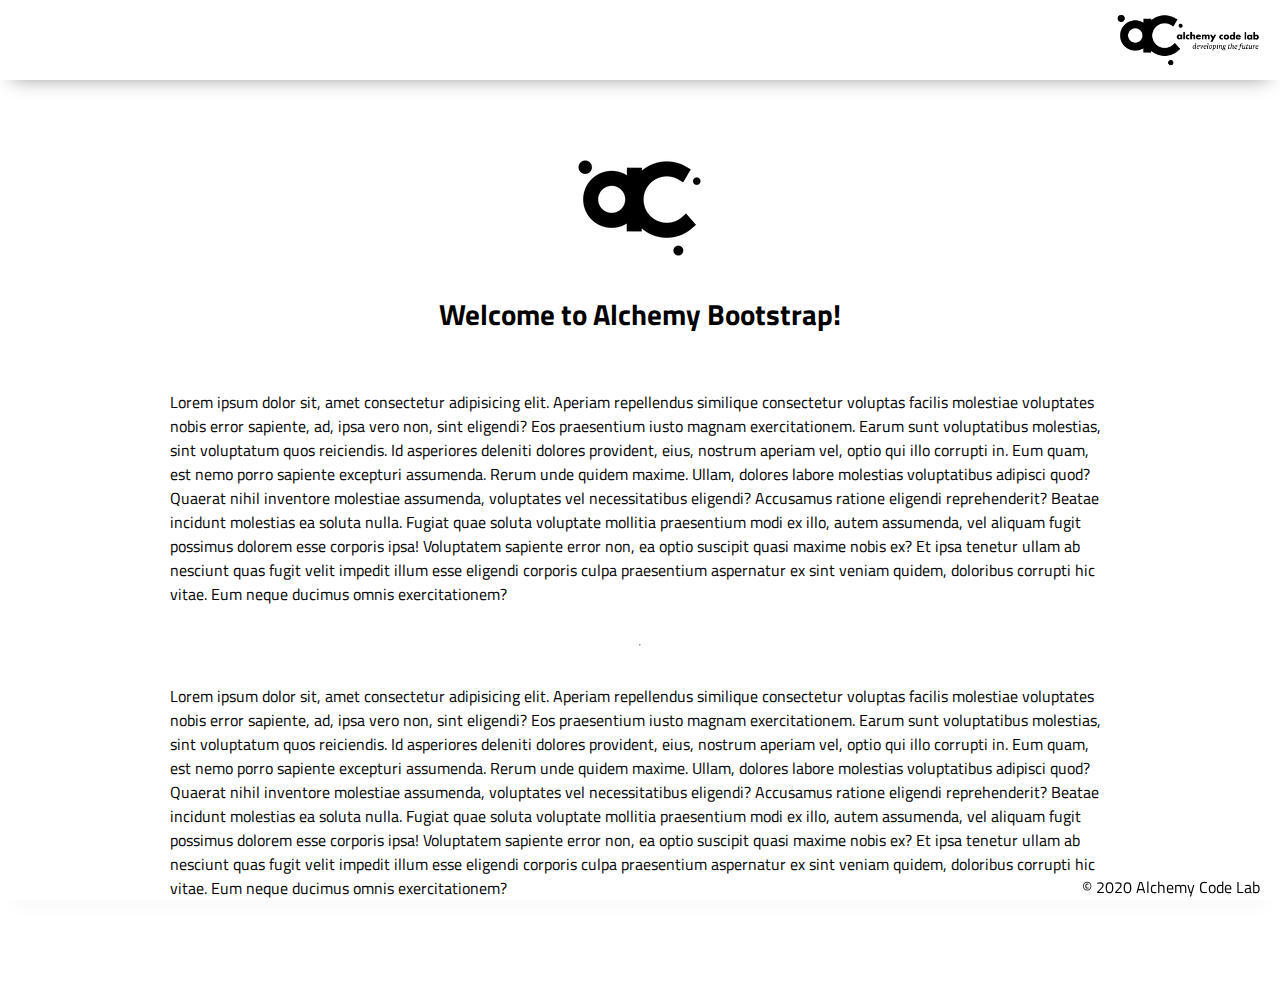
==== index.html @ 6ee9bd8f "Initial commit" ====
<!DOCTYPE html>
<html lang="en">

<head>
    <meta charset="UTF-8">
    <meta name="viewport" content="width=device-width, initial-scale=1.0">
    <meta http-equiv="X-UA-Compatible" content="ie=edge">
    <!-- Fonts -->
    <link href="https://fonts.googleapis.com/css2?family=Titillium+Web:wght@300&display=swap" rel="stylesheet">
    <!-- Stylesheets -->
    <link rel="stylesheet" href="./styles/reset.css">
    <link rel="stylesheet" href="./styles/style.css">
    <link rel="stylesheet" href="./styles/home.css">
    <title>Document</title>
</head>

<body>
    <header>
        <div class="gutter-right logo">
            <img src="assets/big-logo.png" />
        </div>
    </header>
    <main>
        <section class="main-section">
            <img class="main-logo" src="./assets/alchemy-logo.png" />
            <h2>
                Welcome to Alchemy Bootstrap!
            </h2>

            <p>
                Lorem ipsum dolor sit, amet consectetur adipisicing elit. Aperiam repellendus similique consectetur
                voluptas facilis molestiae voluptates nobis error sapiente, ad, ipsa vero non, sint eligendi? Eos
                praesentium iusto magnam exercitationem.
                Earum sunt voluptatibus molestias, sint voluptatum quos reiciendis. Id asperiores deleniti dolores
                provident, eius, nostrum aperiam vel, optio qui illo corrupti in. Eum quam, est nemo porro sapiente
                excepturi assumenda.
                Rerum unde quidem maxime. Ullam, dolores labore molestias voluptatibus adipisci quod? Quaerat nihil
                inventore molestiae assumenda, voluptates vel necessitatibus eligendi? Accusamus ratione eligendi
                reprehenderit? Beatae incidunt molestias ea soluta nulla.
                Fugiat quae soluta voluptate mollitia praesentium modi ex illo, autem assumenda, vel aliquam fugit
                possimus dolorem esse corporis ipsa! Voluptatem sapiente error non, ea optio suscipit quasi maxime nobis
                ex?
                Et ipsa tenetur ullam ab nesciunt quas fugit velit impedit illum esse eligendi corporis culpa
                praesentium aspernatur ex sint veniam quidem, doloribus corrupti hic vitae. Eum neque ducimus omnis
                exercitationem?
            </p>
            <hr />
            <p>
                Lorem ipsum dolor sit, amet consectetur adipisicing elit. Aperiam repellendus similique consectetur
                voluptas facilis molestiae voluptates nobis error sapiente, ad, ipsa vero non, sint eligendi? Eos
                praesentium iusto magnam exercitationem.
                Earum sunt voluptatibus molestias, sint voluptatum quos reiciendis. Id asperiores deleniti dolores
                provident, eius, nostrum aperiam vel, optio qui illo corrupti in. Eum quam, est nemo porro sapiente
                excepturi assumenda.
                Rerum unde quidem maxime. Ullam, dolores labore molestias voluptatibus adipisci quod? Quaerat nihil
                inventore molestiae assumenda, voluptates vel necessitatibus eligendi? Accusamus ratione eligendi
                reprehenderit? Beatae incidunt molestias ea soluta nulla.
                Fugiat quae soluta voluptate mollitia praesentium modi ex illo, autem assumenda, vel aliquam fugit
                possimus dolorem esse corporis ipsa! Voluptatem sapiente error non, ea optio suscipit quasi maxime nobis
                ex?
                Et ipsa tenetur ullam ab nesciunt quas fugit velit impedit illum esse eligendi corporis culpa
                praesentium aspernatur ex sint veniam quidem, doloribus corrupti hic vitae. Eum neque ducimus omnis
                exercitationem?
            </p>

        </section>
    </main>
    <footer>
        <div class="copy gutter-right">&copy; 2020 Alchemy Code Lab</div>
    </footer>

    <script type="module" src="./app.js"></script>
</body>

</html>
---- styles/style.css ----
body {
    /* https://coolors.co/generate and click export -> scss to get the colors to copy and paste below*/
    /* --color1: hsla(349, 69%, 76%, 1);
    --color2: hsla(207, 67%, 44%, 1);
    --color3: hsla(200, 61%, 56%, 1);
    --color4: hsla(187, 41%, 94%, 1);
    --color5: hsla(170, 28%, 95%, 1); */

    /* --color1: hsla(45, 86%, 83%, 1);
    --color2: hsla(135, 65%, 98%, 1);
    --color3: hsla(315, 37%, 86%, 1);
    --color4: hsla(45, 73%, 98%, 1);
    --color5: hsla(224, 40%, 79%, 1); */
    
    --header-height: 80px;
    --shadow: 0px 10px 20px -12px rgba(0,0,0,0.45);
    --gutter: 30px;
    --footer-height: 25px;
    
    font-family: 'Titillium Web', sans-serif;
    background-color: var(--color2);
}

main {
    display: flex;
    flex-direction: column;
    justify-content: center;
    align-items: center;
    margin-bottom: calc(var(--footer-height));
}

section {
    background-color: var(--color5);
    width: 1000px;
    max-width: 80%;
    display: flex;
    flex-direction: column;
    justify-content: center;
    align-items: center;
    padding-top: var(--gutter);
    padding-bottom: var(--gutter);
    margin-top: var(--gutter);
    margin-bottom: var(--gutter);
    border: solid 2px var(--color1);
}

header {
    display: flex;
    justify-content: flex-end;
    background-color: var(--color3);
    height: var(--header-height);
    box-shadow: var(--shadow);
}

footer {
    display: flex;
    justify-content: flex-end;
    background-color: var(--color3);
    box-shadow: var(--shadow);
}


h2 {
    font-size: 1.8rem;
    font-weight: bold;
}

.gutter-right {
    margin-right: 20px;
}

.main-logo {
    animation: pulse 5s infinite ease-in-out;
}

header img {
    height: var(--header-height);
}

p {
    margin: var(--gutter);
}
  
footer {
    position: fixed;
    width: 100%;
    bottom: 0;
    height: var(--footer-height);
    display: flex;
    justify-content: flex-end;
    background-color: var(--color3);
    box-shadow: var(--shadow);
}
  
  @keyframes pulse {
    20% {
      transform: rotate3d(-10, -10, -10, 50deg) scale(1.2);
    }

    40% {
        transform: rotate3d(10, 10, -10, 50deg) scale(1);
    }

    60% {
        transform: rotate3d(-10, 10, 10, 50deg) scale(1.2);
      }

    80% {
        transform: rotate3d(10, 10, 10, 50deg) scale(1);
    }

  }
---- styles/home.css ----
/* add home page styles here */
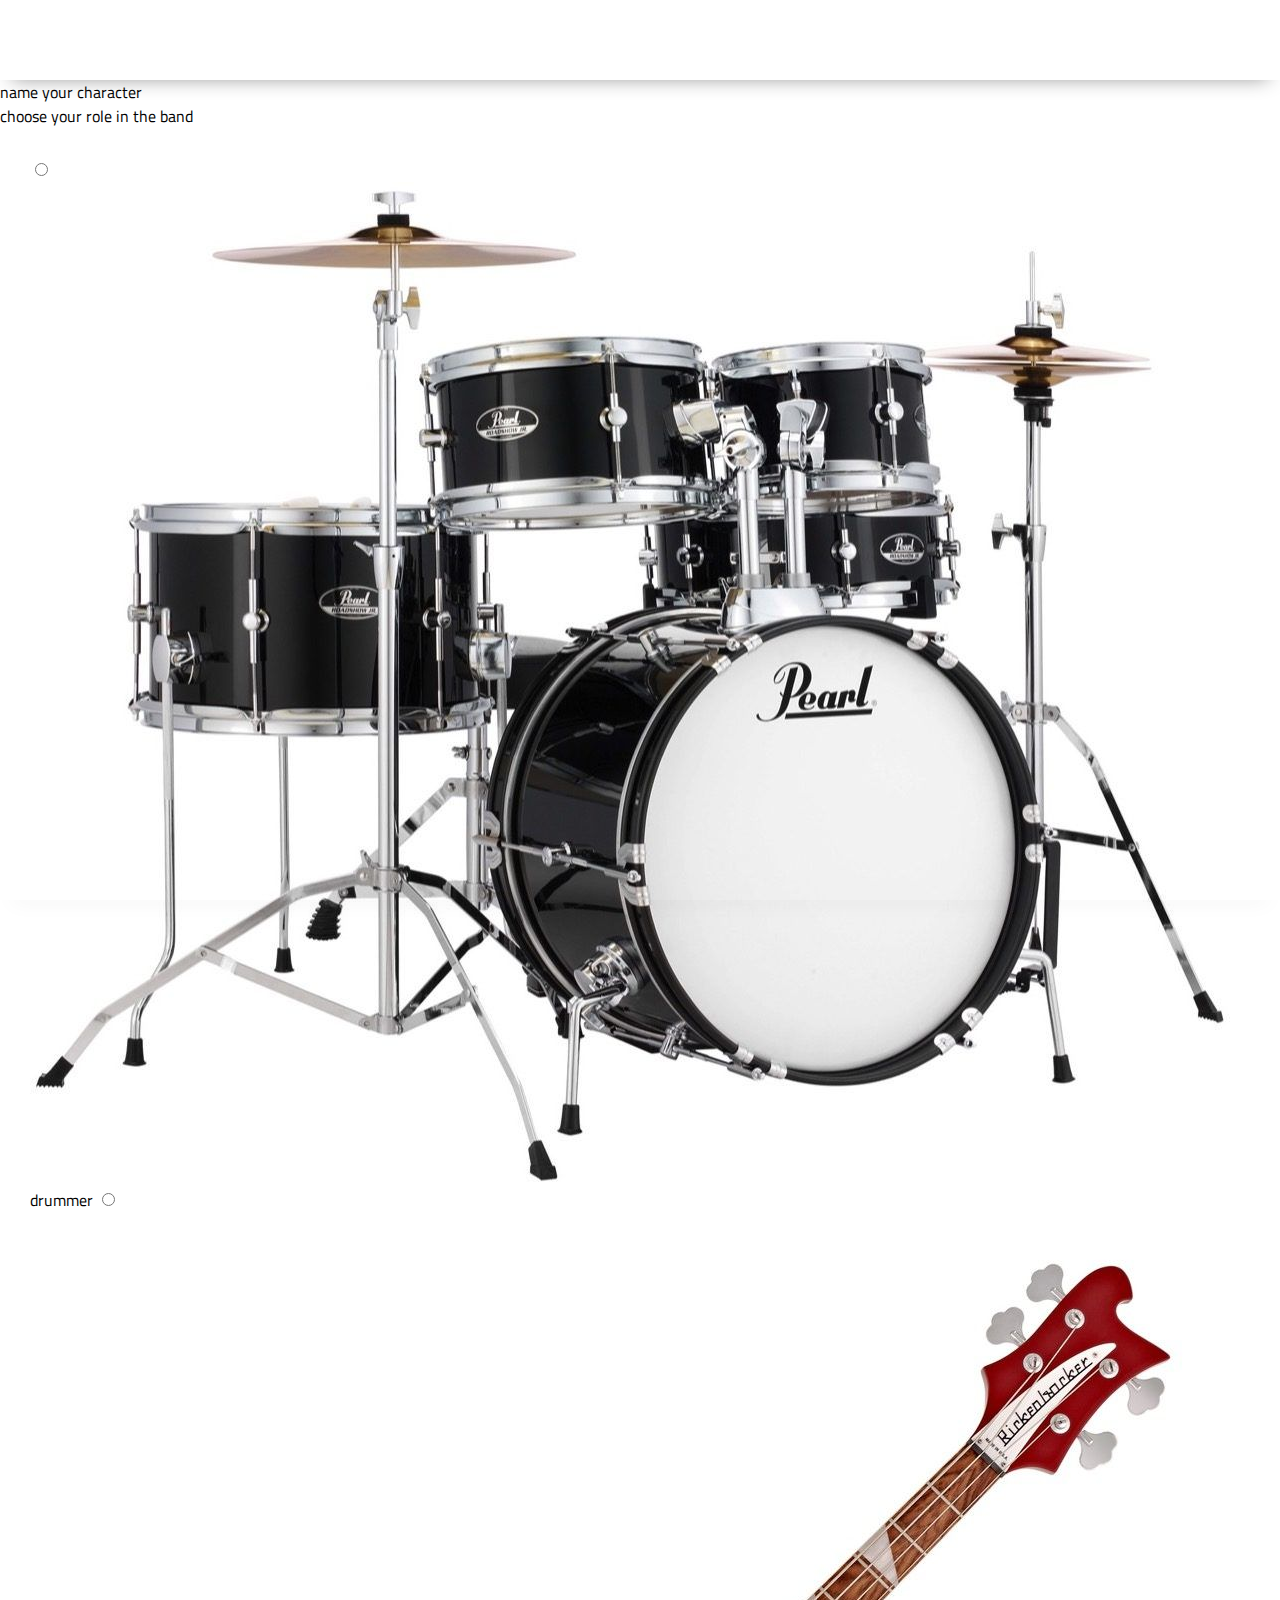
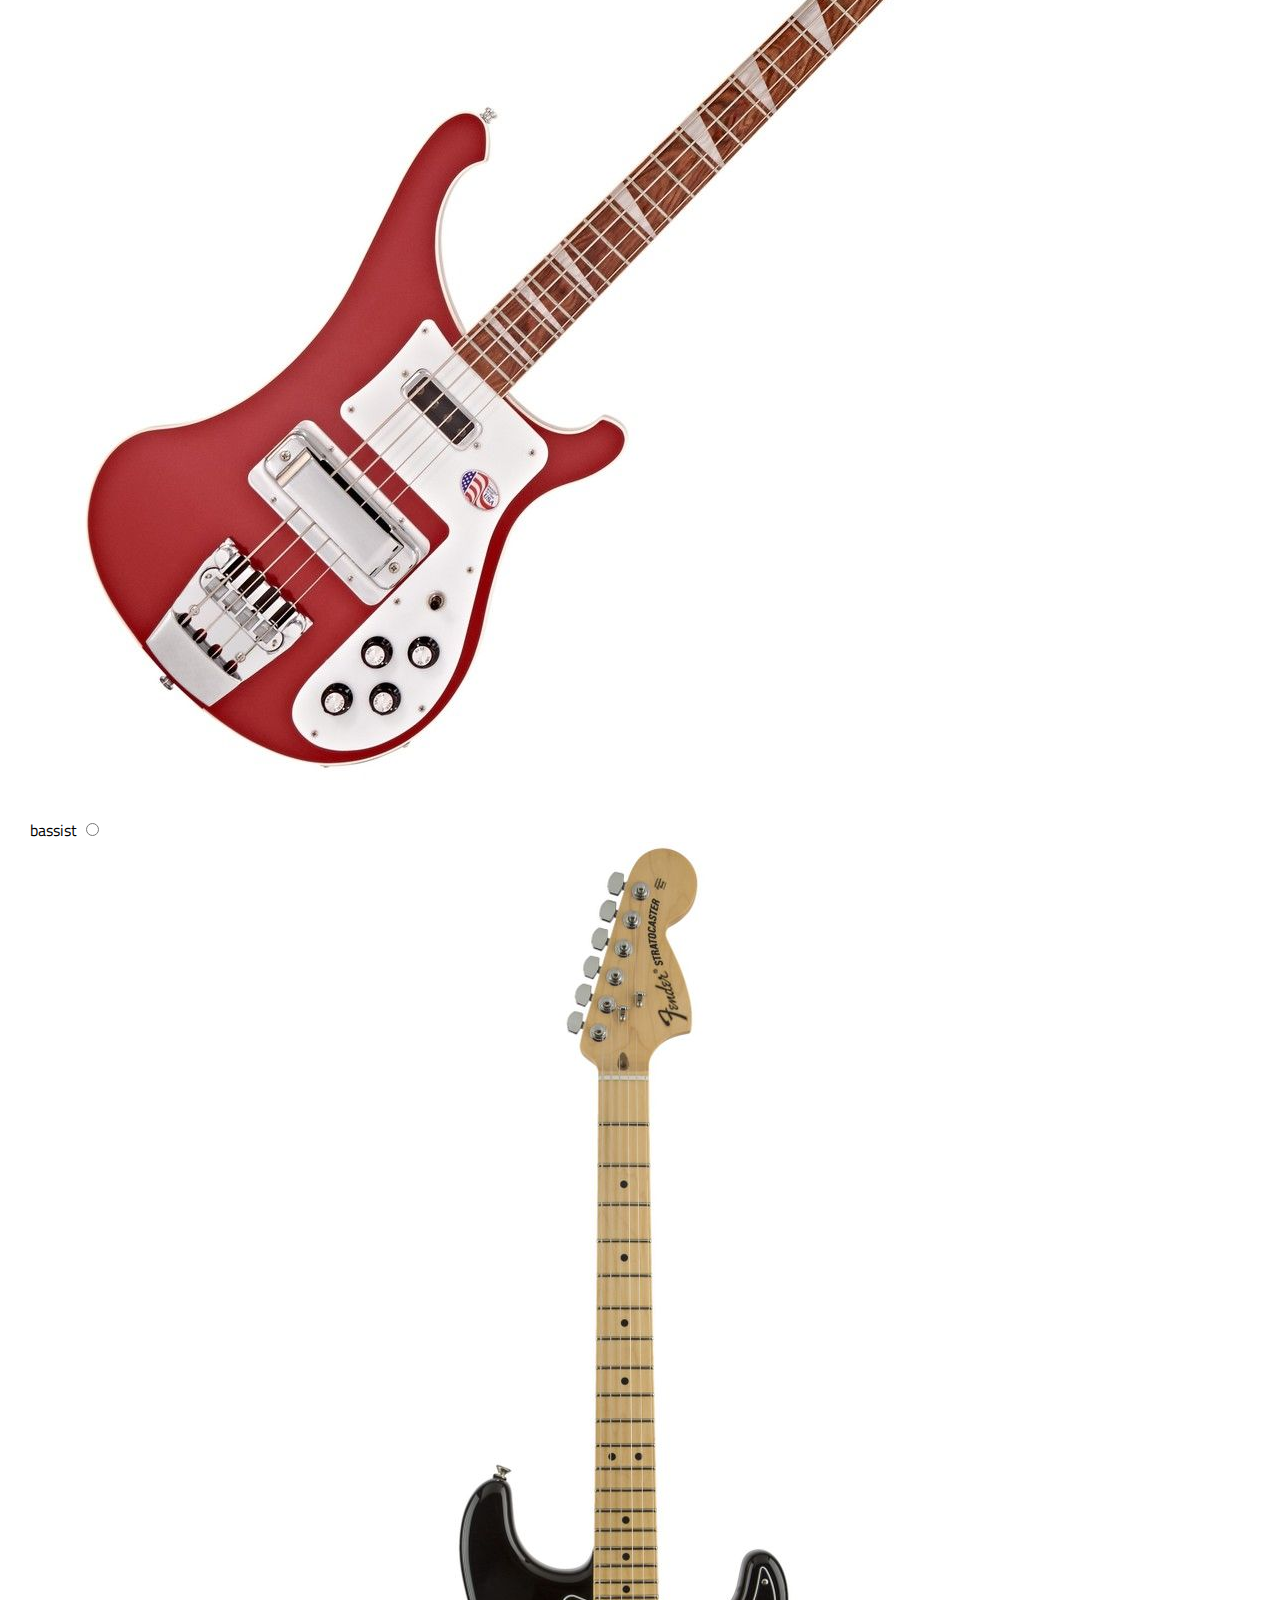
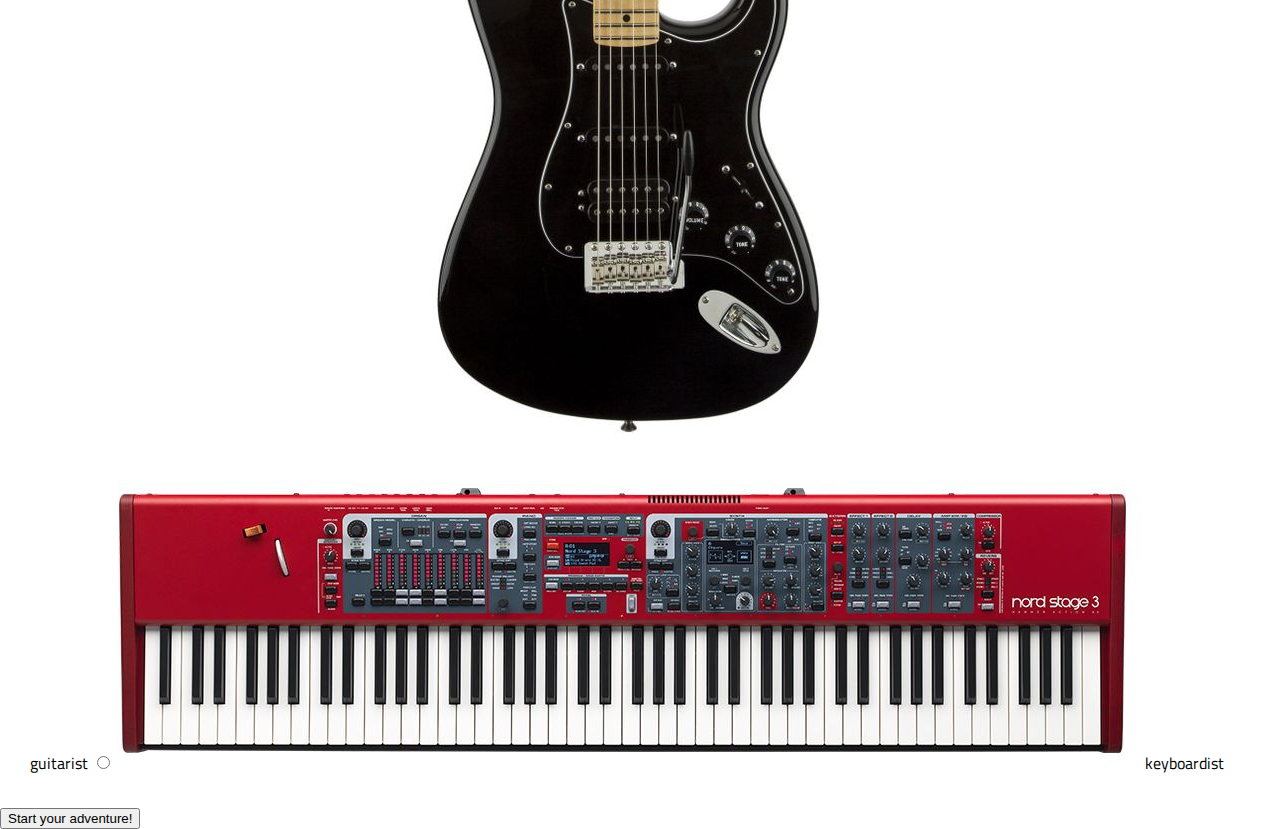
==== commit 5b627500: "added user form to homepage with image radio buttons" ====
--- a/index.html
+++ b/index.html
@@ -11,62 +11,47 @@
     <link rel="stylesheet" href="./styles/reset.css">
     <link rel="stylesheet" href="./styles/style.css">
     <link rel="stylesheet" href="./styles/home.css">
-    <title>Document</title>
+    <title>choose your tour adventure</title>
 </head>
 
 <body>
     <header>
-        <div class="gutter-right logo">
-            <img src="assets/big-logo.png" />
-        </div>
     </header>
+
     <main>
-        <section class="main-section">
-            <img class="main-logo" src="./assets/alchemy-logo.png" />
-            <h2>
-                Welcome to Alchemy Bootstrap!
-            </h2>
+        <form id="user-form">
+            <label for="name">
+                name your character
+            </label>
+            <legend>choose your role in the band</legend>
+            <p id="avatars">
+                <label>
+                    <input type="radio" name="bandmate" value="drummer">
+                    <img src="./assets/drumset.jpeg">
+                    drummer
+                </label>
+                <label>
+                    <input type="radio" name="bandmate" value="bassist">
+                    <img src="./assets/bass.jpeg">
+                    bassist
+                </label>
+                <label>
+                    <input type="radio" name="bandmate" value="guitarist">
+                    <img src="./assets/guitar.jpeg">
+                    guitarist
+                </label>
+                <label>
+                    <input type="radio" name="bandmate" value="keyboardist">
+                    <img src="./assets/keyboard.jpeg">
+                    keyboardist
+                </label>
+            </p>
+            <button>Start your adventure!</button>
+        </form>
 
-            <p>
-                Lorem ipsum dolor sit, amet consectetur adipisicing elit. Aperiam repellendus similique consectetur
-                voluptas facilis molestiae voluptates nobis error sapiente, ad, ipsa vero non, sint eligendi? Eos
-                praesentium iusto magnam exercitationem.
-                Earum sunt voluptatibus molestias, sint voluptatum quos reiciendis. Id asperiores deleniti dolores
-                provident, eius, nostrum aperiam vel, optio qui illo corrupti in. Eum quam, est nemo porro sapiente
-                excepturi assumenda.
-                Rerum unde quidem maxime. Ullam, dolores labore molestias voluptatibus adipisci quod? Quaerat nihil
-                inventore molestiae assumenda, voluptates vel necessitatibus eligendi? Accusamus ratione eligendi
-                reprehenderit? Beatae incidunt molestias ea soluta nulla.
-                Fugiat quae soluta voluptate mollitia praesentium modi ex illo, autem assumenda, vel aliquam fugit
-                possimus dolorem esse corporis ipsa! Voluptatem sapiente error non, ea optio suscipit quasi maxime nobis
-                ex?
-                Et ipsa tenetur ullam ab nesciunt quas fugit velit impedit illum esse eligendi corporis culpa
-                praesentium aspernatur ex sint veniam quidem, doloribus corrupti hic vitae. Eum neque ducimus omnis
-                exercitationem?
-            </p>
-            <hr />
-            <p>
-                Lorem ipsum dolor sit, amet consectetur adipisicing elit. Aperiam repellendus similique consectetur
-                voluptas facilis molestiae voluptates nobis error sapiente, ad, ipsa vero non, sint eligendi? Eos
-                praesentium iusto magnam exercitationem.
-                Earum sunt voluptatibus molestias, sint voluptatum quos reiciendis. Id asperiores deleniti dolores
-                provident, eius, nostrum aperiam vel, optio qui illo corrupti in. Eum quam, est nemo porro sapiente
-                excepturi assumenda.
-                Rerum unde quidem maxime. Ullam, dolores labore molestias voluptatibus adipisci quod? Quaerat nihil
-                inventore molestiae assumenda, voluptates vel necessitatibus eligendi? Accusamus ratione eligendi
-                reprehenderit? Beatae incidunt molestias ea soluta nulla.
-                Fugiat quae soluta voluptate mollitia praesentium modi ex illo, autem assumenda, vel aliquam fugit
-                possimus dolorem esse corporis ipsa! Voluptatem sapiente error non, ea optio suscipit quasi maxime nobis
-                ex?
-                Et ipsa tenetur ullam ab nesciunt quas fugit velit impedit illum esse eligendi corporis culpa
-                praesentium aspernatur ex sint veniam quidem, doloribus corrupti hic vitae. Eum neque ducimus omnis
-                exercitationem?
-            </p>
+    </main>
 
-        </section>
-    </main>
     <footer>
-        <div class="copy gutter-right">&copy; 2020 Alchemy Code Lab</div>
     </footer>
 
     <script type="module" src="./app.js"></script>
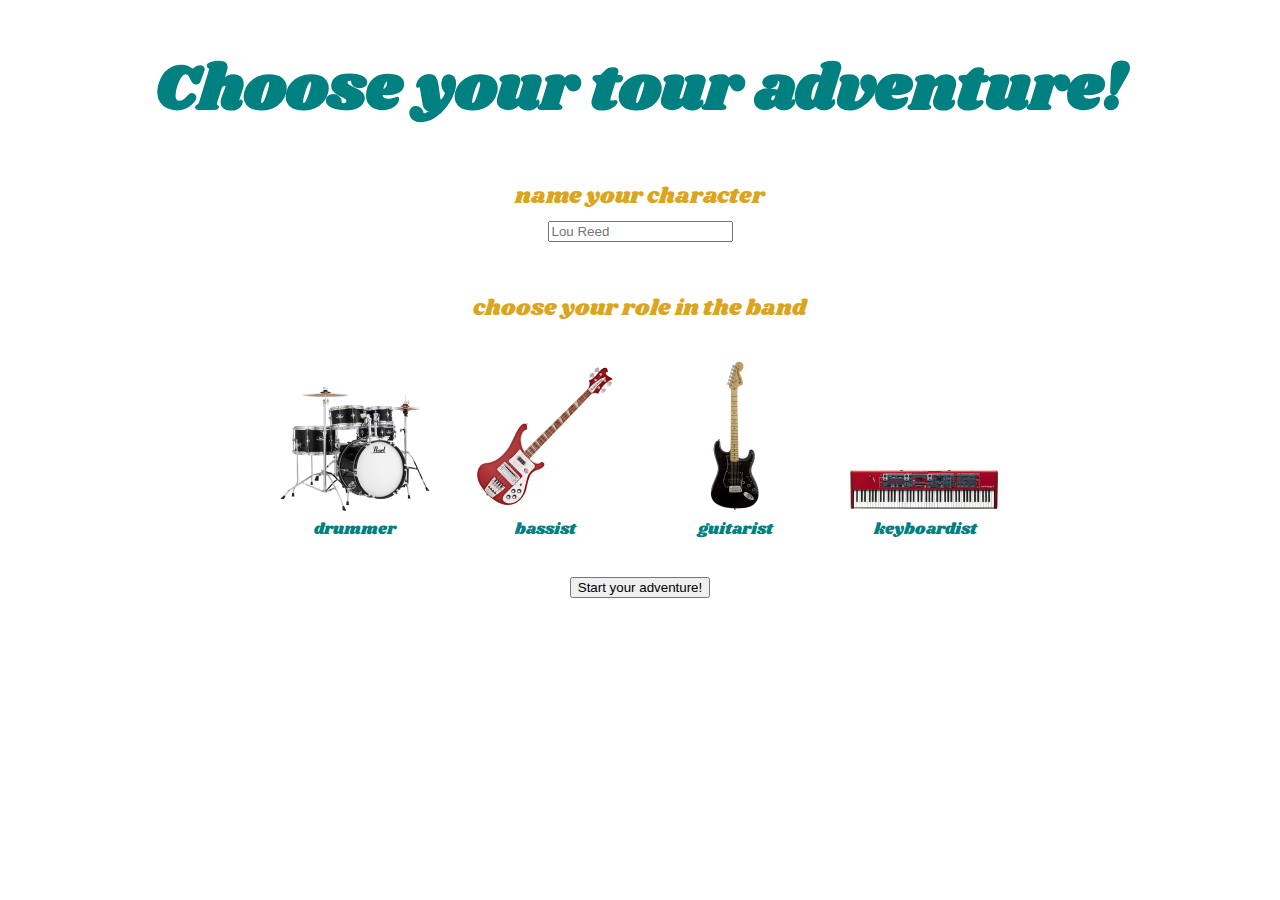
==== commit 8ab77028: "generateUser function" ====
--- a/index.html
+++ b/index.html
@@ -11,40 +11,55 @@
     <link rel="stylesheet" href="./styles/reset.css">
     <link rel="stylesheet" href="./styles/style.css">
     <link rel="stylesheet" href="./styles/home.css">
+    <link rel="preconnect" href="https://fonts.googleapis.com">
+<link rel="preconnect" href="https://fonts.gstatic.com" crossorigin>
+<link href="https://fonts.googleapis.com/css2?family=Shrikhand&display=swap" rel="stylesheet">
     <title>choose your tour adventure</title>
 </head>
 
 <body>
     <header>
     </header>
-
+    
     <main>
+        <h1>Choose your tour adventure!</h1>
         <form id="user-form">
-            <label for="name">
-                name your character
+            <label class="inputs" for="name">
+                name your character <br>
+                <input type="text" placeholder="Lou Reed">
             </label>
-            <legend>choose your role in the band</legend>
+            <br>
+            <br>
+            <legend class="inputs">choose your role in the band</legend>
             <p id="avatars">
                 <label>
-                    <input type="radio" name="bandmate" value="drummer">
-                    <img src="./assets/drumset.jpeg">
+                    <input type="radio" name="instrument" value="drummer">
+                    <img class="instruments" src="./assets/drumset.jpeg">
+                    <br>
                     drummer
                 </label>
+                <br>
                 <label>
-                    <input type="radio" name="bandmate" value="bassist">
-                    <img src="./assets/bass.jpeg">
+                    <input type="radio" name="instrument" value="bassist">
+                    <img class="instruments" src="./assets/bass.jpeg">
+                    <br>
                     bassist
                 </label>
+                <br>
                 <label>
-                    <input type="radio" name="bandmate" value="guitarist">
-                    <img src="./assets/guitar.jpeg">
+                    <input type="radio" name="instrument" value="guitarist">
+                    <img class="instruments" src="./assets/guitar.jpeg">
+                    <br>
                     guitarist
                 </label>
+                <br>
                 <label>
-                    <input type="radio" name="bandmate" value="keyboardist">
-                    <img src="./assets/keyboard.jpeg">
+                    <input type="radio" name="instrument" value="keyboardist">
+                    <img class="instruments" src="./assets/keyboard.jpeg">
+                    <br>
                     keyboardist
                 </label>
+                <br>
             </p>
             <button>Start your adventure!</button>
         </form>
--- a/styles/home.css
+++ b/styles/home.css
@@ -1 +1,48 @@
-/* add home page styles here */+/* add home page styles here */
+.instruments {
+    width: 150px;
+}
+
+input[type=radio]{
+    display: none;
+}
+
+input[type=radio]:checked + img {
+    border: 3px solid gold;
+}
+
+body{
+    display: flex;
+    flex-direction: row;
+    justify-content: center;
+    font-family: 'Shrikhand', cursive;
+    color: teal;
+    /* background-color: rgb(142, 252, 197); */
+}
+
+h1 {
+    font-size: 400%;
+}
+
+.inputs {
+    font-size: 140%;
+    color: goldenrod;
+    text-align: center;
+}
+
+#avatars {
+    display: flex;
+    justify-content: center;
+    align-items: flex-end;
+}
+
+#user-form {
+    display: flex;
+    flex-direction: column;
+    align-items: center;
+}
+
+#avatars label {
+    margin: 20px;
+    text-align: center;
+}